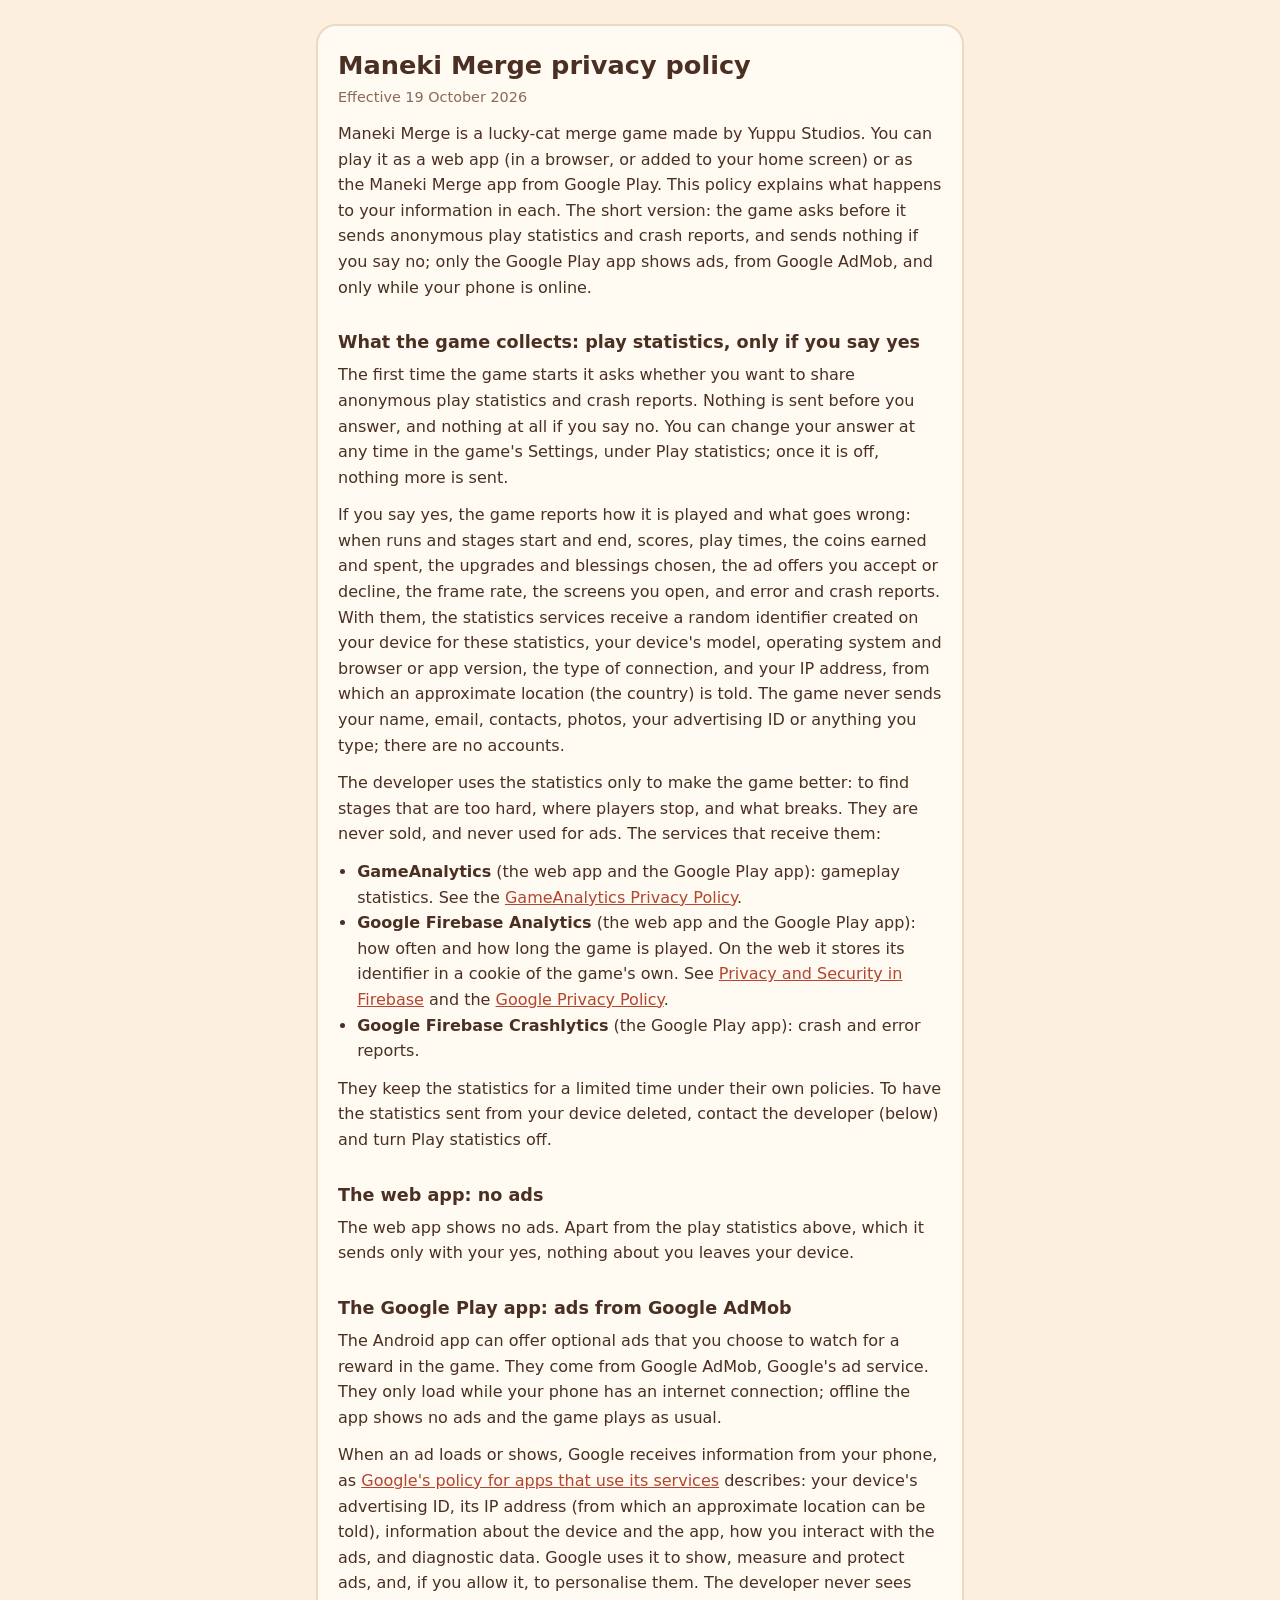
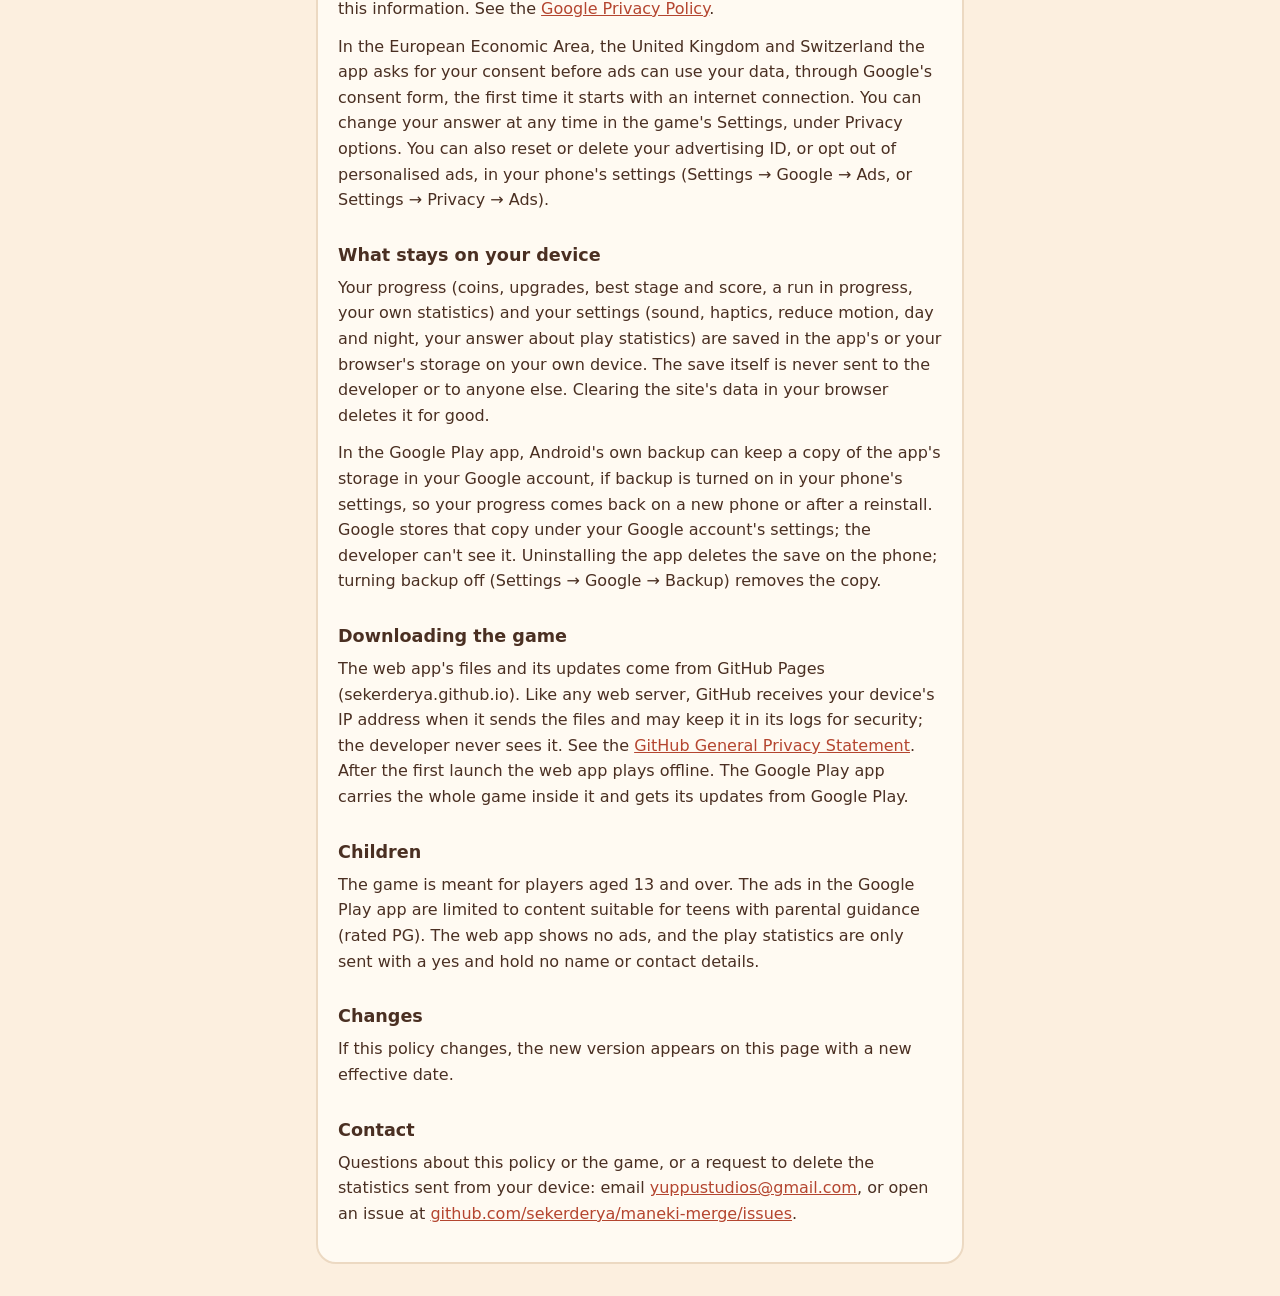
==== maneki-merge/privacy.html @ 225e68d6 "Maneki Merge 1.11.0 (e5274fb)" ====
<!doctype html>
<html lang="en">
  <head>
    <meta charset="UTF-8" />
    <meta name="viewport" content="width=device-width, initial-scale=1" />
    <title>Privacy Policy – Maneki Merge</title>
    <meta name="description" content="Privacy policy of Maneki Merge, a lucky-cat merge game." />
    <meta name="theme-color" content="#fcefdf" />
    <meta name="color-scheme" content="only light" />
    <link rel="icon" href="favicon.ico" sizes="48x48" />
    <style>
      :root {
        --bg: #fcefdf;
        --card: #fffaf2;
        --ink: #4a2f22;
        --muted: #8a6a55;
        --line: #ecd9c2;
      }
      * {
        box-sizing: border-box;
      }
      body {
        margin: 0;
        background: var(--bg);
        color: var(--ink);
        font:
          16px/1.6 system-ui,
          -apple-system,
          'Segoe UI',
          Roboto,
          sans-serif;
      }
      main {
        max-width: 680px;
        margin: 0 auto;
        padding: max(24px, env(safe-area-inset-top)) 16px max(32px, env(safe-area-inset-bottom));
      }
      article {
        background: var(--card);
        border: 2px solid var(--line);
        border-radius: 20px;
        padding: 24px 20px;
      }
      h1 {
        margin: 0 0 4px;
        font-size: 1.6rem;
        line-height: 1.25;
      }
      h2 {
        margin: 28px 0 6px;
        font-size: 1.1rem;
      }
      p,
      ul {
        margin: 0 0 12px;
      }
      ul {
        padding-left: 1.2em;
      }
      .date {
        color: var(--muted);
        font-size: 0.9rem;
      }
      a {
        color: #b4452f;
      }
    </style>
  </head>
  <body>
    <main>
      <article>
        <h1>Maneki Merge privacy policy</h1>
        <p class="date">Effective 19 October 2026</p>

        <p>
          Maneki Merge is a lucky-cat merge game made by Yuppu Studios. You can play it as a web app
          (in a browser, or added to your home screen) or as the Maneki Merge app from Google Play.
          This policy explains what happens to your information in each. The short version: the game
          asks before it sends anonymous play statistics and crash reports, and sends nothing if you
          say no; only the Google Play app shows ads, from Google AdMob, and only while your phone
          is online.
        </p>

        <h2>What the game collects: play statistics, only if you say yes</h2>
        <p>
          The first time the game starts it asks whether you want to share anonymous play statistics
          and crash reports. Nothing is sent before you answer, and nothing at all if you say no.
          You can change your answer at any time in the game's Settings, under Play statistics; once
          it is off, nothing more is sent.
        </p>
        <p>
          If you say yes, the game reports how it is played and what goes wrong: when runs and
          stages start and end, scores, play times, the coins earned and spent, the upgrades and
          blessings chosen, the ad offers you accept or decline, the frame rate, the screens you
          open, and error and crash reports. With them, the statistics services receive a random
          identifier created on your device for these statistics, your device's model, operating
          system and browser or app version, the type of connection, and your IP address, from which
          an approximate location (the country) is told. The game never sends your name, email,
          contacts, photos, your advertising ID or anything you type; there are no accounts.
        </p>
        <p>
          The developer uses the statistics only to make the game better: to find stages that are
          too hard, where players stop, and what breaks. They are never sold, and never used for
          ads. The services that receive them:
        </p>
        <ul>
          <li>
            <strong>GameAnalytics</strong> (the web app and the Google Play app): gameplay
            statistics. See the
            <a href="https://gameanalytics.com/privacy">GameAnalytics Privacy Policy</a>.
          </li>
          <li>
            <strong>Google Firebase Analytics</strong> (the web app and the Google Play app): how
            often and how long the game is played. On the web it stores its identifier in a cookie
            of the game's own. See
            <a href="https://firebase.google.com/support/privacy"
              >Privacy and Security in Firebase</a
            >
            and the <a href="https://policies.google.com/privacy">Google Privacy Policy</a>.
          </li>
          <li>
            <strong>Google Firebase Crashlytics</strong> (the Google Play app): crash and error
            reports.
          </li>
        </ul>
        <p>
          They keep the statistics for a limited time under their own policies. To have the
          statistics sent from your device deleted, contact the developer (below) and turn Play
          statistics off.
        </p>

        <h2>The web app: no ads</h2>
        <p>
          The web app shows no ads. Apart from the play statistics above, which it sends only with
          your yes, nothing about you leaves your device.
        </p>

        <h2>The Google Play app: ads from Google AdMob</h2>
        <p>
          The Android app can offer optional ads that you choose to watch for a reward in the game.
          They come from Google AdMob, Google's ad service. They only load while your phone has an
          internet connection; offline the app shows no ads and the game plays as usual.
        </p>
        <p>
          When an ad loads or shows, Google receives information from your phone, as
          <a href="https://policies.google.com/technologies/partner-sites"
            >Google's policy for apps that use its services</a
          >
          describes: your device's advertising ID, its IP address (from which an approximate
          location can be told), information about the device and the app, how you interact with the
          ads, and diagnostic data. Google uses it to show, measure and protect ads, and, if you
          allow it, to personalise them. The developer never sees this information. See the
          <a href="https://policies.google.com/privacy">Google Privacy Policy</a>.
        </p>
        <p>
          In the European Economic Area, the United Kingdom and Switzerland the app asks for your
          consent before ads can use your data, through Google's consent form, the first time it
          starts with an internet connection. You can change your answer at any time in the game's
          Settings, under Privacy options. You can also reset or delete your advertising ID, or opt
          out of personalised ads, in your phone's settings (Settings → Google → Ads, or Settings →
          Privacy → Ads).
        </p>

        <h2>What stays on your device</h2>
        <p>
          Your progress (coins, upgrades, best stage and score, a run in progress, your own
          statistics) and your settings (sound, haptics, reduce motion, day and night, your answer
          about play statistics) are saved in the app's or your browser's storage on your own
          device. The save itself is never sent to the developer or to anyone else. Clearing the
          site's data in your browser deletes it for good.
        </p>
        <p>
          In the Google Play app, Android's own backup can keep a copy of the app's storage in your
          Google account, if backup is turned on in your phone's settings, so your progress comes
          back on a new phone or after a reinstall. Google stores that copy under your Google
          account's settings; the developer can't see it. Uninstalling the app deletes the save on
          the phone; turning backup off (Settings → Google → Backup) removes the copy.
        </p>

        <h2>Downloading the game</h2>
        <p>
          The web app's files and its updates come from GitHub Pages (sekerderya.github.io). Like
          any web server, GitHub receives your device's IP address when it sends the files and may
          keep it in its logs for security; the developer never sees it. See the
          <a
            href="https://docs.github.com/site-policy/privacy-policies/github-general-privacy-statement"
            >GitHub General Privacy Statement</a
          >. After the first launch the web app plays offline. The Google Play app carries the whole
          game inside it and gets its updates from Google Play.
        </p>

        <h2>Children</h2>
        <p>
          The game is meant for players aged 13 and over. The ads in the Google Play app are limited
          to content suitable for teens with parental guidance (rated PG). The web app shows no ads,
          and the play statistics are only sent with a yes and hold no name or contact details.
        </p>

        <h2>Changes</h2>
        <p>
          If this policy changes, the new version appears on this page with a new effective date.
        </p>

        <h2>Contact</h2>
        <p>
          Questions about this policy or the game, or a request to delete the statistics sent from
          your device: email <a href="mailto:yuppustudios@gmail.com">yuppustudios@gmail.com</a>, or
          open an issue at
          <a href="https://github.com/sekerderya/maneki-merge/issues"
            >github.com/sekerderya/maneki-merge/issues</a
          >.
        </p>
      </article>
    </main>
  </body>
</html>
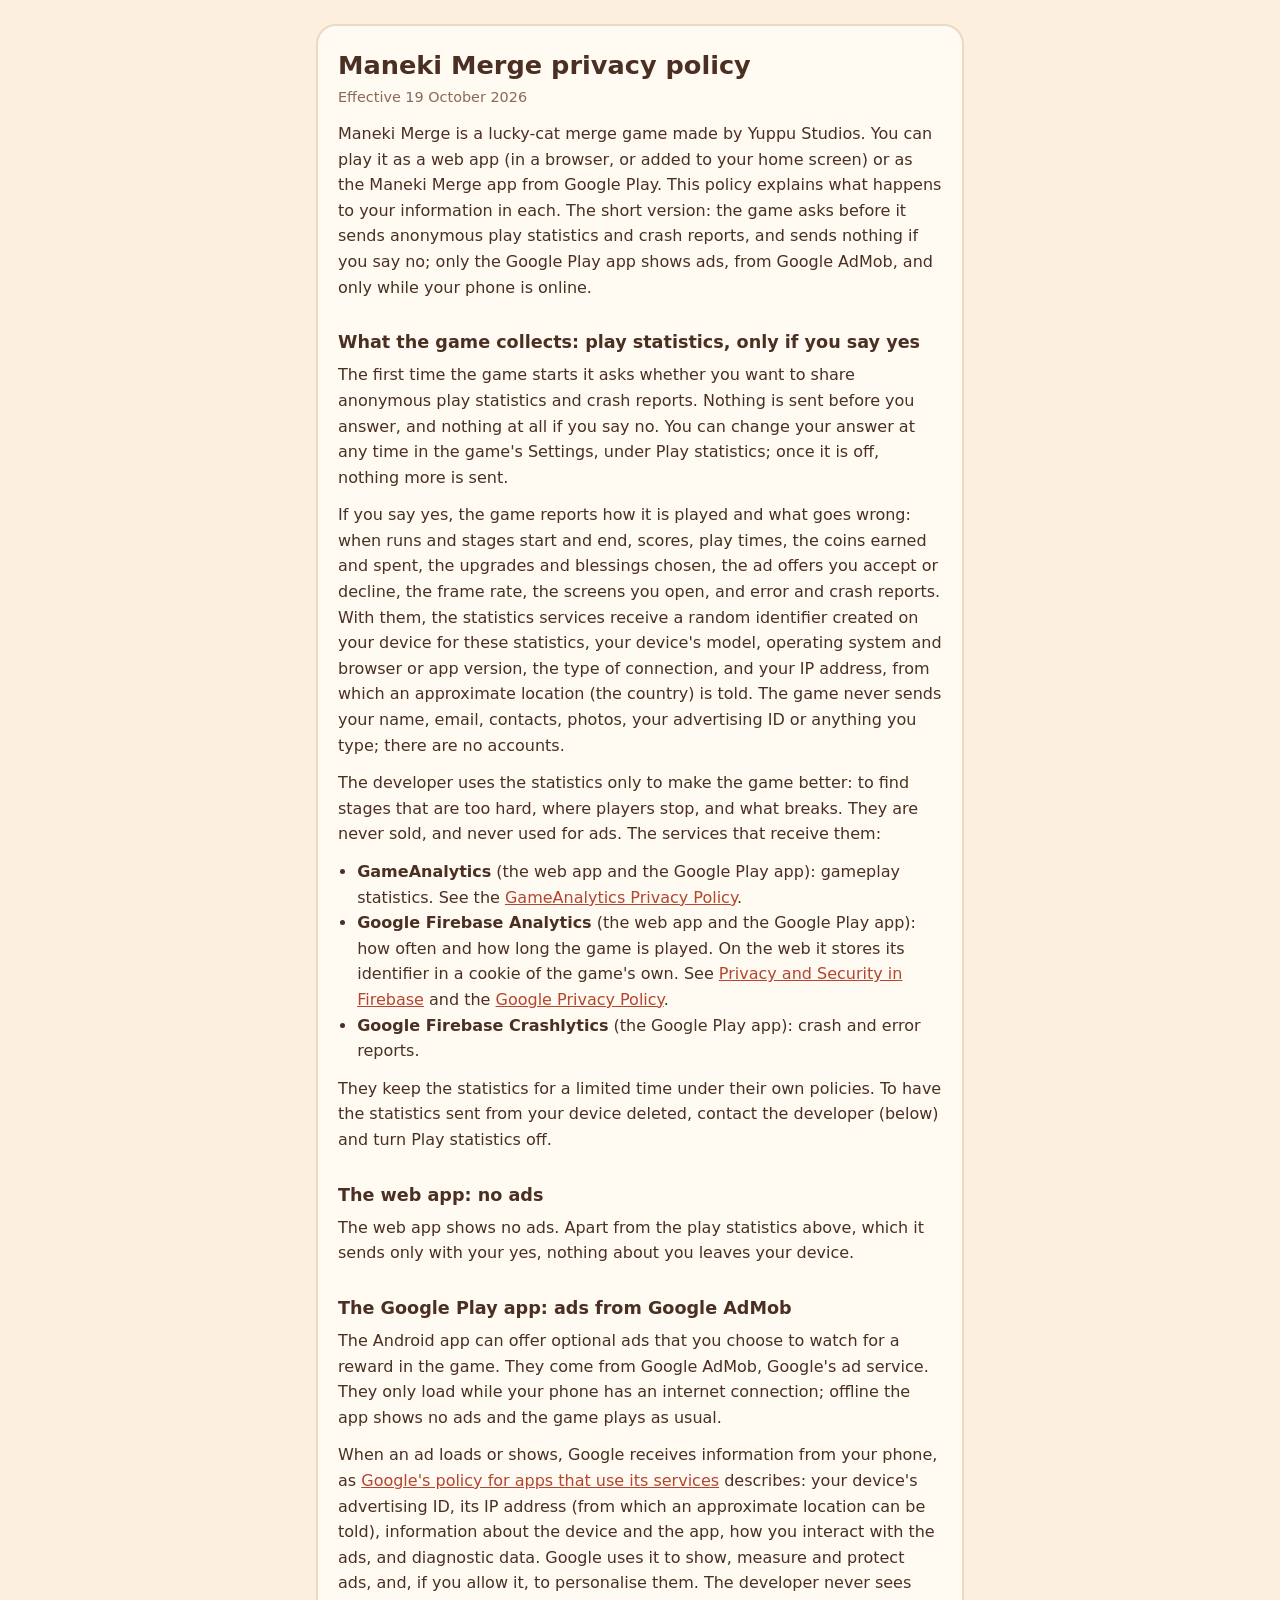
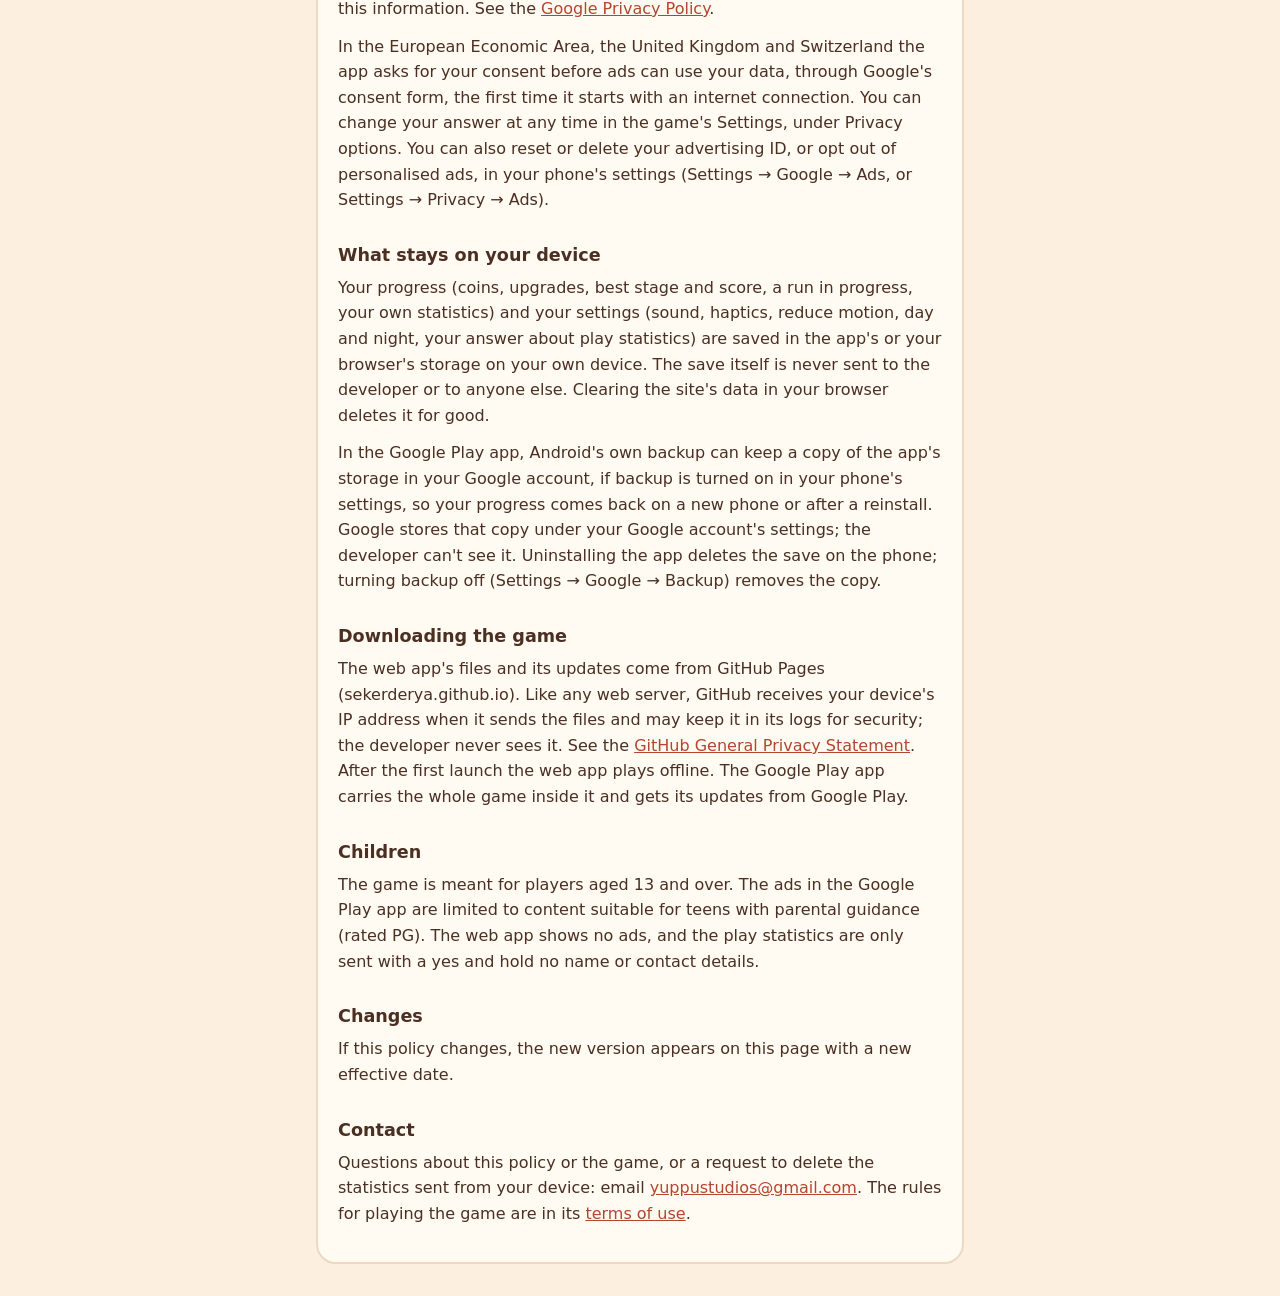
==== commit 715a5069: "Maneki Merge 1.13.1 (26c5bf4)" ====
--- a/maneki-merge/privacy.html
+++ b/maneki-merge/privacy.html
@@ -204,11 +204,8 @@
         <h2>Contact</h2>
         <p>
           Questions about this policy or the game, or a request to delete the statistics sent from
-          your device: email <a href="mailto:yuppustudios@gmail.com">yuppustudios@gmail.com</a>, or
-          open an issue at
-          <a href="https://github.com/sekerderya/maneki-merge/issues"
-            >github.com/sekerderya/maneki-merge/issues</a
-          >.
+          your device: email <a href="mailto:yuppustudios@gmail.com">yuppustudios@gmail.com</a>. The
+          rules for playing the game are in its <a href="terms.html">terms of use</a>.
         </p>
       </article>
     </main>
